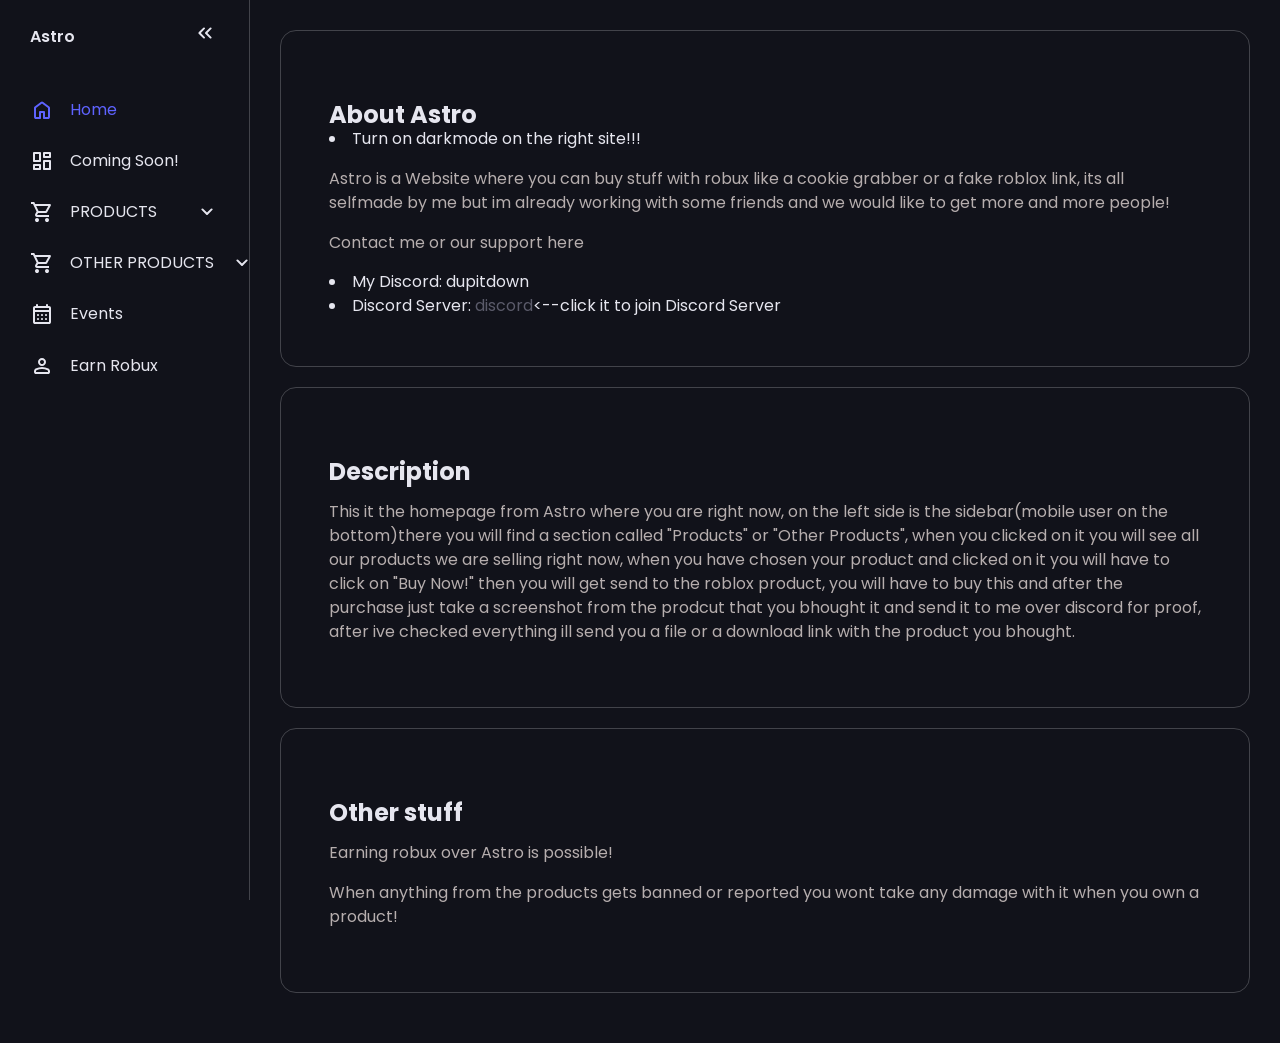
==== index.html @ 1cb79d38 "Add files via upload" ====
<!DOCTYPE html>
<html lang="en">
<head>
  <meta charset="UTF-8">
  <meta name="viewport" content="width=device-width, initial-scale=1.0">
  <title>Home</title>
  <link rel="stylesheet" href="style.css">
  <script type="text/javascript" src="app.js" defer></script>
  <link rel="icon" href="astroICON.png" sizes="64x64">
</head>
<body>

<!-- 
  <button id="theme-switch">
    <svg xmlns="http://www.w3.org/2000/svg" height="24px" viewBox="0 -960 960 960" width="24px"><path d="M480-120q-150 0-255-105T120-480q0-150 105-255t255-105q14 0 27.5 1t26.5 3q-41 29-65.5 75.5T444-660q0 90 63 153t153 63q55 0 101-24.5t75-65.5q2 13 3 26.5t1 27.5q0 150-105 255T480-120Z" /></svg>
    <svg xmlns="http://www.w3.org/2000/svg" height="24px" viewBox="0 -960 960 960" width="24px"><path d="M480-280q-83 0-141.5-58.5T280-480q0-83 58.5-141.5T480-680q83 0 141.5 58.5T680-480q0 83-58.5 141.5T480-280ZM200-440H40v-80h160v80Zm720 0H760v-80h160v80ZM440-760v-160h80v160h-80Zm0 720v-160h80v160h-80ZM256-650l-101-97 57-59 96 100-52 56Zm492 496-97-101 53-55 101 97-57 59Zm-98-550 97-101 59 57-100 96-56-52ZM154-212l101-97 55 53-97 101-59-57Z"fill="#fff"/></svg>
  </button>
-->

  <nav id="sidebar">
    <ul>
      <li>
        <span class="logo">Astro</span>
        <button onclick=toggleSidebar() id="toggle-btn">
          <svg xmlns="http://www.w3.org/2000/svg" height="24px" viewBox="0 -960 960 960" width="24px" fill="#e8eaed"><path d="m313-480 155 156q11 11 11.5 27.5T468-268q-11 11-28 11t-28-11L228-452q-6-6-8.5-13t-2.5-15q0-8 2.5-15t8.5-13l184-184q11-11 27.5-11.5T468-692q11 11 11 28t-11 28L313-480Zm264 0 155 156q11 11 11.5 27.5T732-268q-11 11-28 11t-28-11L492-452q-6-6-8.5-13t-2.5-15q0-8 2.5-15t8.5-13l184-184q11-11 27.5-11.5T732-692q11 11 11 28t-11 28L577-480Z"/></svg>
        </button>
      </li>
      <li class="active">
        <a href="index.html">
          <svg xmlns="http://www.w3.org/2000/svg" height="24px" viewBox="0 -960 960 960" width="24px" fill="#e8eaed"><path d="M240-200h120v-200q0-17 11.5-28.5T400-440h160q17 0 28.5 11.5T600-400v200h120v-360L480-740 240-560v360Zm-80 0v-360q0-19 8.5-36t23.5-28l240-180q21-16 48-16t48 16l240 180q15 11 23.5 28t8.5 36v360q0 33-23.5 56.5T720-120H560q-17 0-28.5-11.5T520-160v-200h-80v200q0 17-11.5 28.5T400-120H240q-33 0-56.5-23.5T160-200Zm320-270Z"/></svg>
          <span>Home</span>
        </a>
      </li>
      <li>
        <a href="products.html">
          <svg xmlns="http://www.w3.org/2000/svg" height="24px" viewBox="0 -960 960 960" width="24px" fill="#e8eaed"><path d="M520-640v-160q0-17 11.5-28.5T560-840h240q17 0 28.5 11.5T840-800v160q0 17-11.5 28.5T800-600H560q-17 0-28.5-11.5T520-640ZM120-480v-320q0-17 11.5-28.5T160-840h240q17 0 28.5 11.5T440-800v320q0 17-11.5 28.5T400-440H160q-17 0-28.5-11.5T120-480Zm400 320v-320q0-17 11.5-28.5T560-520h240q17 0 28.5 11.5T840-480v320q0 17-11.5 28.5T800-120H560q-17 0-28.5-11.5T520-160Zm-400 0v-160q0-17 11.5-28.5T160-360h240q17 0 28.5 11.5T440-320v160q0 17-11.5 28.5T400-120H160q-17 0-28.5-11.5T120-160Zm80-360h160v-240H200v240Zm400 320h160v-240H600v240Zm0-480h160v-80H600v80ZM200-200h160v-80H200v80Zm160-320Zm240-160Zm0 240ZM360-280Z"/></svg>
          <span>Coming Soon!</span>
        </a>
      </li>
      <li>
        <button onclick=toggleSubMenu(this) class="dropdown-btn">
          <svg xmlns="http://www.w3.org/2000/svg" height="24px" viewBox="0 -960 960 960" width="24px" fill="#e8eaed"><path d="M280-80q-33 0-56.5-23.5T200-160q0-33 23.5-56.5T280-240q33 0 56.5 23.5T360-160q0 33-23.5 56.5T280-80Zm400 0q-33 0-56.5-23.5T600-160q0-33 23.5-56.5T680-240q33 0 56.5 23.5T760-160q0 33-23.5 56.5T680-80ZM246-720l96 200h280l110-200H246Zm-38-80h590q23 0 35 20.5t1 41.5L692-482q-11 20-29.5 31T622-440H324l-44 80h480v80H280q-45 0-68-39.5t-2-78.5l54-98-144-304H40v-80h130l38 80Zm134 280h280-280Z"/></svg>
          <span>Products</span>
          <svg xmlns="http://www.w3.org/2000/svg" height="24px" viewBox="0 -960 960 960" width="24px" fill="#e8eaed"><path d="M480-361q-8 0-15-2.5t-13-8.5L268-556q-11-11-11-28t11-28q11-11 28-11t28 11l156 156 156-156q11-11 28-11t28 11q11 11 11 28t-11 28L508-372q-6 6-13 8.5t-15 2.5Z"/></svg>
        </button>
        <ul class="sub-menu">
          <div>
            <li><a href="Cookie-Grabber.html">Cookie Grabber
              <svg xmlns="http://www.w3.org/2000/svg" height="24px" viewBox="0 -960 960 960" width="24px" fill="#e8eaed"><path d="M441-120v-86q-53-12-91.5-46T293-348l74-30q15 48 44.5 73t77.5 25q41 0 69.5-18.5T587-356q0-35-22-55.5T463-458q-86-27-118-64.5T313-614q0-65 42-101t86-41v-84h80v84q50 8 82.5 36.5T651-650l-74 32q-12-32-34-48t-60-16q-44 0-67 19.5T393-614q0 33 30 52t104 40q69 20 104.5 63.5T667-358q0 71-42 108t-104 46v84h-80Z"/></svg>
            </a></li>
            <li><a href="Fake-Roblox-Link.html">Fake Roblox Link
              <svg xmlns="http://www.w3.org/2000/svg" height="24px" viewBox="0 -960 960 960" width="24px" fill="#e8eaed"><path d="M441-120v-86q-53-12-91.5-46T293-348l74-30q15 48 44.5 73t77.5 25q41 0 69.5-18.5T587-356q0-35-22-55.5T463-458q-86-27-118-64.5T313-614q0-65 42-101t86-41v-84h80v84q50 8 82.5 36.5T651-650l-74 32q-12-32-34-48t-60-16q-44 0-67 19.5T393-614q0 33 30 52t104 40q69 20 104.5 63.5T667-358q0 71-42 108t-104 46v84h-80Z"/></svg>
            </a></li>
            <li><a href="Password-Guesser.html">Password Guesser
              <svg xmlns="http://www.w3.org/2000/svg" height="24px" viewBox="0 -960 960 960" width="24px" fill="#e8eaed"><path d="M441-120v-86q-53-12-91.5-46T293-348l74-30q15 48 44.5 73t77.5 25q41 0 69.5-18.5T587-356q0-35-22-55.5T463-458q-86-27-118-64.5T313-614q0-65 42-101t86-41v-84h80v84q50 8 82.5 36.5T651-650l-74 32q-12-32-34-48t-60-16q-44 0-67 19.5T393-614q0 33 30 52t104 40q69 20 104.5 63.5T667-358q0 71-42 108t-104 46v84h-80Z"/></svg>
            </a></li>
          </div>
        </ul>
      </li>
      <li>
        <button onclick=toggleSubMenu(this) class="dropdown-btn">
          <svg xmlns="http://www.w3.org/2000/svg" height="24px" viewBox="0 -960 960 960" width="24px" fill="#e8eaed"><path d="M280-80q-33 0-56.5-23.5T200-160q0-33 23.5-56.5T280-240q33 0 56.5 23.5T360-160q0 33-23.5 56.5T280-80Zm400 0q-33 0-56.5-23.5T600-160q0-33 23.5-56.5T680-240q33 0 56.5 23.5T760-160q0 33-23.5 56.5T680-80ZM246-720l96 200h280l110-200H246Zm-38-80h590q23 0 35 20.5t1 41.5L692-482q-11 20-29.5 31T622-440H324l-44 80h480v80H280q-45 0-68-39.5t-2-78.5l54-98-144-304H40v-80h130l38 80Zm134 280h280-280Z"/></svg>
          <span>Other Products</span>
          <svg xmlns="http://www.w3.org/2000/svg" height="24px" viewBox="0 -960 960 960" width="24px" fill="#e8eaed"><path d="M480-361q-8 0-15-2.5t-13-8.5L268-556q-11-11-11-28t11-28q11-11 28-11t28 11l156 156 156-156q11-11 28-11t28 11q11 11 11 28t-11 28L508-372q-6 6-13 8.5t-15 2.5Z"/></svg>
        </button>
        <ul class="sub-menu">
          <div>
            <li><a href="Basic-Hitter-Package.html">Basic Beaming <br> Packge
              <svg xmlns="http://www.w3.org/2000/svg" height="24px" viewBox="0 -960 960 960" width="24px" fill="#e8eaed"><path d="M574-618q-12-30-35.5-47T482-682q-18 0-35 5t-31 19l-58-58q14-14 38-25.5t44-14.5v-84h80v82q45 9 79 36.5t51 71.5l-76 32ZM792-56 608-240q-15 15-41 24.5T520-204v84h-80v-86q-56-14-93.5-51T292-350l80-32q12 42 40.5 72t75.5 30q18 0 33-4.5t29-13.5L56-792l56-56 736 736-56 56Z"/></svg>
            </a></li>
            <li><a href="VIP-Hitter-Package.html">VIP Beaming <br> Package
              <svg xmlns="http://www.w3.org/2000/svg" height="24px" viewBox="0 -960 960 960" width="24px" fill="#e8eaed"><path d="M441-120v-86q-53-12-91.5-46T293-348l74-30q15 48 44.5 73t77.5 25q41 0 69.5-18.5T587-356q0-35-22-55.5T463-458q-86-27-118-64.5T313-614q0-65 42-101t86-41v-84h80v84q50 8 82.5 36.5T651-650l-74 32q-12-32-34-48t-60-16q-44 0-67 19.5T393-614q0 33 30 52t104 40q69 20 104.5 63.5T667-358q0 71-42 108t-104 46v84h-80Z"/></svg>
            </a></li>
            <li><a href="Locate-Victims.html">Locate Victims
              <svg xmlns="http://www.w3.org/2000/svg" height="24px" viewBox="0 -960 960 960" width="24px" fill="#e8eaed"><path d="M441-120v-86q-53-12-91.5-46T293-348l74-30q15 48 44.5 73t77.5 25q41 0 69.5-18.5T587-356q0-35-22-55.5T463-458q-86-27-118-64.5T313-614q0-65 42-101t86-41v-84h80v84q50 8 82.5 36.5T651-650l-74 32q-12-32-34-48t-60-16q-44 0-67 19.5T393-614q0 33 30 52t104 40q69 20 104.5 63.5T667-358q0 71-42 108t-104 46v84h-80Z"/></svg>
            </a></li>
            <li><a href="Coming-Soon.html">Script Generator
              <svg xmlns="http://www.w3.org/2000/svg" height="24px" viewBox="0 -960 960 960" width="24px" fill="#e8eaed"><path d="M441-120v-86q-53-12-91.5-46T293-348l74-30q15 48 44.5 73t77.5 25q41 0 69.5-18.5T587-356q0-35-22-55.5T463-458q-86-27-118-64.5T313-614q0-65 42-101t86-41v-84h80v84q50 8 82.5 36.5T651-650l-74 32q-12-32-34-48t-60-16q-44 0-67 19.5T393-614q0 33 30 52t104 40q69 20 104.5 63.5T667-358q0 71-42 108t-104 46v84h-80Z"/></svg>
            </a></li>
            <li><a href="#">nothing
              <svg xmlns="http://www.w3.org/2000/svg" height="24px" viewBox="0 -960 960 960" width="24px" fill="#e8eaed"><path d="M574-618q-12-30-35.5-47T482-682q-18 0-35 5t-31 19l-58-58q14-14 38-25.5t44-14.5v-84h80v82q45 9 79 36.5t51 71.5l-76 32ZM792-56 608-240q-15 15-41 24.5T520-204v84h-80v-86q-56-14-93.5-51T292-350l80-32q12 42 40.5 72t75.5 30q18 0 33-4.5t29-13.5L56-792l56-56 736 736-56 56Z"/></svg>
            </a></li>
          </div>
        </ul>
      </li>
      <li>
        <a href="calendar.html">
          <svg xmlns="http://www.w3.org/2000/svg" height="24px" viewBox="0 -960 960 960" width="24px" fill="#e8eaed"><path d="M200-80q-33 0-56.5-23.5T120-160v-560q0-33 23.5-56.5T200-800h40v-40q0-17 11.5-28.5T280-880q17 0 28.5 11.5T320-840v40h320v-40q0-17 11.5-28.5T680-880q17 0 28.5 11.5T720-840v40h40q33 0 56.5 23.5T840-720v560q0 33-23.5 56.5T760-80H200Zm0-80h560v-400H200v400Zm0-480h560v-80H200v80Zm0 0v-80 80Zm280 240q-17 0-28.5-11.5T440-440q0-17 11.5-28.5T480-480q17 0 28.5 11.5T520-440q0 17-11.5 28.5T480-400Zm-160 0q-17 0-28.5-11.5T280-440q0-17 11.5-28.5T320-480q17 0 28.5 11.5T360-440q0 17-11.5 28.5T320-400Zm320 0q-17 0-28.5-11.5T600-440q0-17 11.5-28.5T640-480q17 0 28.5 11.5T680-440q0 17-11.5 28.5T640-400ZM480-240q-17 0-28.5-11.5T440-280q0-17 11.5-28.5T480-320q17 0 28.5 11.5T520-280q0 17-11.5 28.5T480-240Zm-160 0q-17 0-28.5-11.5T280-280q0-17 11.5-28.5T320-320q17 0 28.5 11.5T360-280q0 17-11.5 28.5T320-240Zm320 0q-17 0-28.5-11.5T600-280q0-17 11.5-28.5T640-320q17 0 28.5 11.5T680-280q0 17-11.5 28.5T640-240Z"/></svg>
          <span>Events</span>
        </a>
      </li>
      <li>
        <a href="Earn-Robux.html">
          <svg xmlns="http://www.w3.org/2000/svg" height="24px" viewBox="0 -960 960 960" width="24px" fill="#e8eaed"><path d="M480-480q-66 0-113-47t-47-113q0-66 47-113t113-47q66 0 113 47t47 113q0 66-47 113t-113 47ZM160-240v-32q0-34 17.5-62.5T224-378q62-31 126-46.5T480-440q66 0 130 15.5T736-378q29 15 46.5 43.5T800-272v32q0 33-23.5 56.5T720-160H240q-33 0-56.5-23.5T160-240Zm80 0h480v-32q0-11-5.5-20T700-306q-54-27-109-40.5T480-360q-56 0-111 13.5T260-306q-9 5-14.5 14t-5.5 20v32Zm240-320q33 0 56.5-23.5T560-640q0-33-23.5-56.5T480-720q-33 0-56.5 23.5T400-640q0 33 23.5 56.5T480-560Zm0-80Zm0 400Z"/></svg>
          <span>Earn Robux</span>
        </a>
      </li>
    </ul>
  </nav>
  <main>
    <div class="container">
      <h2>About Astro</h2>
      <li>Turn  on darkmode on the right site!!!</li>
      <p>Astro is a Website where you can buy stuff with robux like a cookie grabber or a fake roblox link, its all selfmade by me but im already working with some friends and we would like to get more and more people!</p>
      <p>Contact me or our support here</p>
      <li>My Discord: dupitdown</li>
      <li>Discord Server: <a class="downloadclr" href="https://discord.gg/f6ydRWZQ">discord</a><--click it to join Discord Server</li>
    </div>
    <div class="container">
      <h2>Description</h2>
      <p>This it the homepage from Astro where you are right now, on the left side is the sidebar(mobile user on the bottom)there you will find a section called "Products" or "Other Products", when you clicked on it you will see all our products we are selling right now, when you have chosen your product and clicked on it you will have to click on "Buy Now!" then you will get send to the roblox product, you will have to buy this and after the purchase just take a screenshot from the prodcut that you bhought it and send it to me over discord for proof, after ive checked everything ill send you a file or a download link with the product you bhought.</p>
    </div>
    <div class="container">
      <h2>Other stuff</h2>
      <p>Earning robux over Astro is possible!</p>
      <p>When anything from the products gets banned or reported you wont take any damage with it when you own a product!</p>
    </div>
  </main>
</body>
</html>
---- style.css ----
@import url('https://fonts.googleapis.com/css2?family=Poppins:ital,wght@0,100;0,200;0,300;0,400;0,500;0,600;0,700;0,800;0,900;1,100;1,200;1,300;1,400;1,500;1,600;1,700;1,800;1,900&display=swap');
:root{
  --base-clr: #11121a;
  --line-clr: #42434a;
  --hover-clr: #222533;
  --text-clr: #e6e6ef;
  --accent-clr: #5e63ff;
  --secondary-text-clr: #b6aeae;
  --accent-clr-dark: #5b5b6a;
}

*{
  margin: 0;
  padding: 0;
}

/*
  .darkmode{
    --base-clr: #11121a;
    --line-clr: #42434a;
    --hover-clr: #222533;
    --text-clr: #e6e6ef;
    --accent-clr: #5e63ff;
    --secondary-text-clr: #424346;
    --accent-clr-dark: #5b5b6a;
  }
*/



/*----------------------------------------------------------------------------------------------*/




button{
  border: none;
  padding: .8em 2em;
  background-color: var(--primary-color);
  color: white;
  border-radius: 4px;
  font: inherit;
  text-transform: uppercase;
  font-weight: 500;
  cursor: pointer;
}
.cta-button{
  background-color: var(--accent-color);
}
#theme-switch{
  height: 50px;
  width: 50px;
  padding: 0;
  border-radius: 50%;
  background-color: var(--base-variant);
  display: flex;
  justify-content: center;
  align-items: center;
  position: fixed;
  top: 20px;
  right: 20px;
}
#theme-switch svg{
  fill: var(--primary-color);
}
#theme-switch svg:last-child{
  display: none;
}
.darkmode #theme-switch svg:first-child{
  display: none;
}
.darkmode #theme-switch svg:last-child{
  display: block;
}




/*----------------------------------------------------------------------------------------------*/




html{
  font-family: Poppins, 'Segoe UI', Tahoma, Geneva, Verdana, sans-serif;
  line-height: 1.5rem;
}
body{
  min-height: 100vh;
  min-height: 100dvh;
  background-color: var(--base-clr);
  color: var(--text-clr);
  display: grid;
  grid-template-columns: auto 1fr;
}
#sidebar{
  box-sizing: border-box;
  height: 100vh;
  width: 250px;
  padding: 5px 1em;
  background-color: var(--base-clr);
  border-right: 1px solid var(--line-clr);

  position: sticky;
  top: 0;
  align-self: start;
  transition: 300ms ease-in-out;
  overflow: hidden;
  text-wrap: nowrap;
}
#sidebar.close{
  padding: 5px;
  width: 60px;
}
#sidebar ul{
  list-style: none;
}
#sidebar > ul > li:first-child{
  display: flex;
  justify-content: flex-end;
  margin-bottom: 16px;
  .logo{
    font-weight: 600;
  }
}
#sidebar ul li.active a{
  color: var(--accent-clr);

  svg{
    fill: var(--accent-clr);
  }
}

#sidebar a, #sidebar .dropdown-btn, #sidebar .logo{
  border-radius: .5em;
  padding: .85em;
  text-decoration: none;
  color: var(--text-clr);
  display: flex;
  align-items: center;
  gap: 1em;
}
.dropdown-btn{
  width: 100%;
  text-align: left;
  background: none;
  border: none;
  font: inherit;
  cursor: pointer;
}
#sidebar svg{
  flex-shrink: 0;
  fill: var(--text-clr);
}
#sidebar a span, #sidebar .dropdown-btn span{
  flex-grow: 1;
}
#sidebar a:hover, #sidebar .dropdown-btn:hover{
  background-color: var(--hover-clr);
}
#sidebar .sub-menu{
  display: grid;
  grid-template-rows: 0fr;
  transition: 300ms ease-in-out;

  > div{
    overflow: hidden;
  }
}
#sidebar .sub-menu.show{
  grid-template-rows: 1fr;
}
.dropdown-btn svg{
  transition: 200ms ease;
}
.rotate svg:last-child{
  rotate: 180deg;
}
#sidebar .sub-menu a{
  padding-left: 2em;
}
#toggle-btn{
  margin-left: auto;
  padding: 1em;
  border: none;
  border-radius: .5em;
  background: none;
  cursor: pointer;

  svg{
    transition: rotate 150ms ease;
  }
}
#toggle-btn:hover{
  background-color: var(--hover-clr);
}

main{
  padding: min(30px, 7%);
}
main p{
  color: var(--secondary-text-clr);
  margin-top: 5px;
  margin-bottom: 15px;
}
.container{
  border: 1px solid var(--line-clr);
  border-radius: 1em;
  margin-bottom: 20px;
  padding: min(3em, 15%);

  h2, p { margin-top: 1em }
}

@media(max-width: 800px){
  body{
    grid-template-columns: 1fr;
  }
  main{
    padding: 2em 1em 60px 1em;
  }
  .container{
    border: none;
    padding: 0;
  }
  #sidebar{
    height: 60px;
    width: 100%;
    border-right: none;
    border-top: 1px solid var(--line-clr);
    padding: 0;
    position: fixed;
    top: unset;
    bottom: 0;

    > ul{
      padding: 0;
      display: grid;
      grid-auto-columns: 60px;
      grid-auto-flow: column;
      align-items: center;
      overflow-x: scroll;
    }
    ul li{
      height: 100%;
    }
    ul a, ul .dropdown-btn{
      width: 60px;
      height: 60px;
      padding: 0;
      border-radius: 0;
      justify-content: center;
    }

    ul li span, ul li:first-child, .dropdown-btn svg:last-child{
      display: none;
    }

    ul li .sub-menu.show{
      position: fixed;
      bottom: 60px;
      left: 0;
      box-sizing: border-box;
      height: 60px;
      width: 100%;
      background-color: var(--hover-clr);
      border-top: 1px solid var(--line-clr);
      display: flex;
      justify-content: center;

      > div{
        overflow-x: auto;
      }
      li{
        display: inline-flex;
      }
      a{
        box-sizing: border-box;
        padding: 1em;
        width: auto;
        justify-content: center;
      }
    }
  }
}

/*-----------------------------------------------------------------------------------------------------------------------------------------------------------*/

/* Button Styling */
.buy-button {
  background-color: #5e63ff; /* Grüne Hintergrundfarbe */
  color: white; /* Textfarbe weiß */
  font-size: 16px;
  padding: 12px 24px;
  border: none;
  border-radius: 4px;
  cursor: pointer;
  display: inline-flex; /* Damit der Text und das Icon nebeneinander sind */
  align-items: center; /* Vertikal zentriert */
  gap: 10px; /* Abstand zwischen Text und Icon */
  transition: background-color 0.3s ease;
  text-decoration: none;
  margin-top: 10px;
}

.buy-button svg {
  fill: white; /* Farbe des Icons */
}

.buy-button:hover {
  background-color: #3b41e0; /* Farbänderung beim Hover */
}

/*-----------------------------------------------------------------------------------------------------------------------------------------------------------*/

.avergeSizeText {
  font-size: 30px;
}

.downloadclr {
  color: var(--accent-clr-dark);

  text-decoration: none;
}
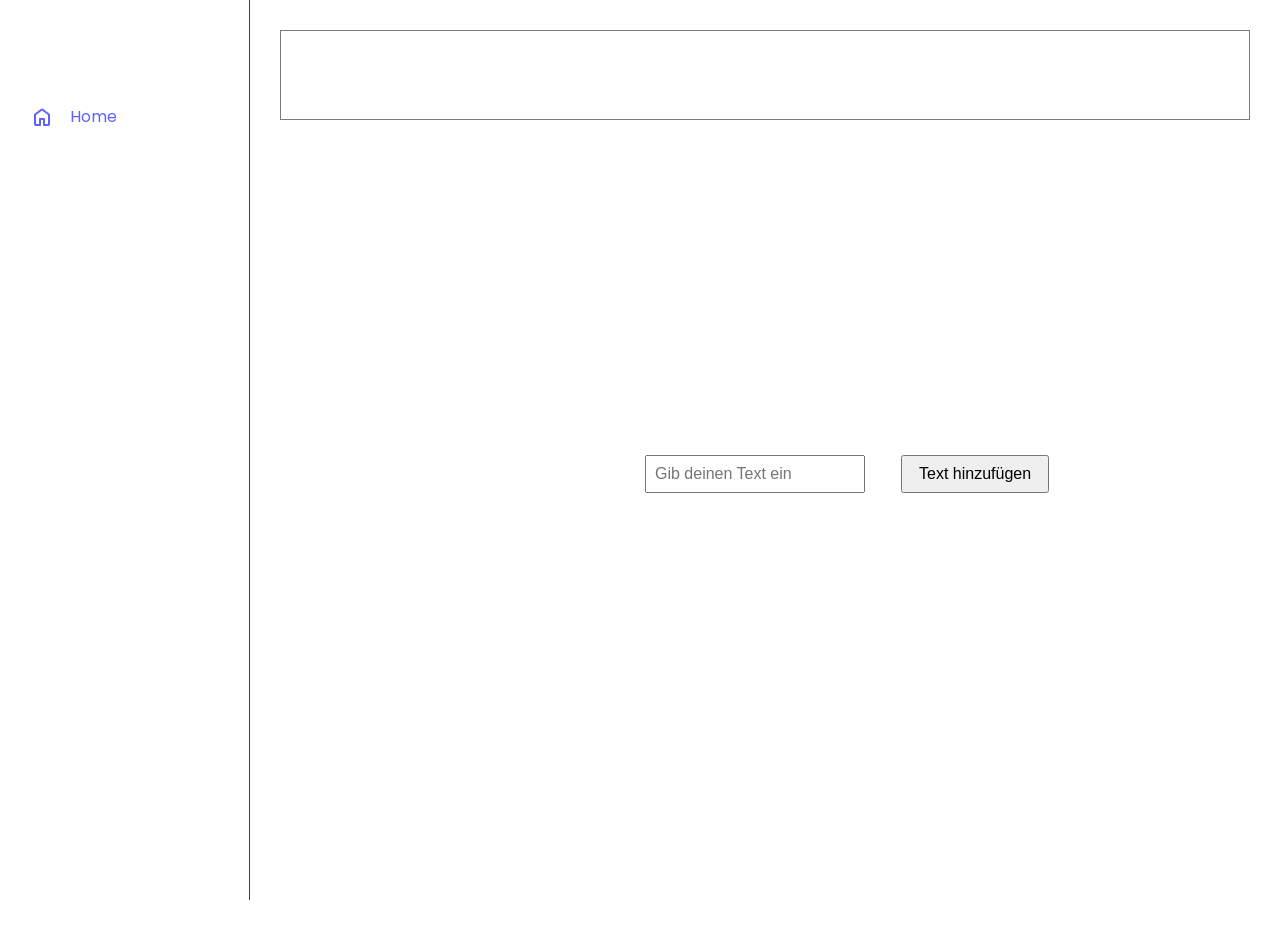
==== commit b40c6613: "Update index.html" ====
--- a/index.html
+++ b/index.html
@@ -10,12 +10,14 @@
 </head>
 <body>
 
-<!-- 
+<!--
   <button id="theme-switch">
     <svg xmlns="http://www.w3.org/2000/svg" height="24px" viewBox="0 -960 960 960" width="24px"><path d="M480-120q-150 0-255-105T120-480q0-150 105-255t255-105q14 0 27.5 1t26.5 3q-41 29-65.5 75.5T444-660q0 90 63 153t153 63q55 0 101-24.5t75-65.5q2 13 3 26.5t1 27.5q0 150-105 255T480-120Z" /></svg>
     <svg xmlns="http://www.w3.org/2000/svg" height="24px" viewBox="0 -960 960 960" width="24px"><path d="M480-280q-83 0-141.5-58.5T280-480q0-83 58.5-141.5T480-680q83 0 141.5 58.5T680-480q0 83-58.5 141.5T480-280ZM200-440H40v-80h160v80Zm720 0H760v-80h160v80ZM440-760v-160h80v160h-80Zm0 720v-160h80v160h-80ZM256-650l-101-97 57-59 96 100-52 56Zm492 496-97-101 53-55 101 97-57 59Zm-98-550 97-101 59 57-100 96-56-52ZM154-212l101-97 55 53-97 101-59-57Z"fill="#fff"/></svg>
   </button>
 -->
+
+
 
   <nav id="sidebar">
     <ul>
@@ -99,23 +101,19 @@
   </nav>
   <main>
     <div class="container">
-      <h2>About Astro</h2>
-      <li>Turn  on darkmode on the right site!!!</li>
-      <p>Astro is a Website where you can buy stuff with robux like a cookie grabber or a fake roblox link, its all selfmade by me but im already working with some friends and we would like to get more and more people!</p>
-      <p>Contact me or our support here</p>
-      <li>My Discord: dupitdown</li>
-      <li>Discord Server: <a class="downloadclr" href="https://discord.gg/f6ydRWZQ">discord</a><--click it to join Discord Server</li>
-    </div>
-    <div class="container">
-      <h2>Description</h2>
-      <p>This it the homepage from Astro where you are right now, on the left side is the sidebar(mobile user on the bottom)there you will find a section called "Products" or "Other Products", when you clicked on it you will see all our products we are selling right now, when you have chosen your product and clicked on it you will have to click on "Buy Now!" then you will get send to the roblox product, you will have to buy this and after the purchase just take a screenshot from the prodcut that you bhought it and send it to me over discord for proof, after ive checked everything ill send you a file or a download link with the product you bhought.</p>
-    </div>
-    <div class="container">
-      <h2>Other stuff</h2>
-      <p>Earning robux over Astro is possible!</p>
-      <p>When anything from the products gets banned or reported you wont take any damage with it when you own a product!</p>
+      <h2 class="textGosp">maja</h2>
+      
     </div>
   </main>
+  
+  <div>
+    <input class="cent" type="text" id="textInput" placeholder="Gib deinen Text ein">
+    <button class="centright" id="addButton">Text hinzufügen</button>
+  </div>
+  <!-- Container-Bereich, in den neue Elemente hinzugefügt werden -->
+  <div id="containerArea"></div>
+
+  <script src="app.js"></script>
+  
 </body>
 </html>
-
--- a/style.css
+++ b/style.css
@@ -1,20 +1,32 @@
 @import url('https://fonts.googleapis.com/css2?family=Poppins:ital,wght@0,100;0,200;0,300;0,400;0,500;0,600;0,700;0,800;0,900;1,100;1,200;1,300;1,400;1,500;1,600;1,700;1,800;1,900&display=swap');
 :root{
-  --base-clr: #11121a;
+ 
   --line-clr: #42434a;
-  --hover-clr: #222533;
-  --text-clr: #e6e6ef;
+  --hover-clr: #e100ff;
+  --text-clr: #fff;
   --accent-clr: #5e63ff;
-  --secondary-text-clr: #b6aeae;
+  --secondary-text-clr: #9b9c9e;
   --accent-clr-dark: #5b5b6a;
 }
-
 *{
   margin: 0;
   padding: 0;
 }
 
+.textGosp {
+  font-family: Arial, Helvetica, sans-serif;
+}
+
 /*
+:root{
+  --base-clr: #ffffff;
+  --line-clr: #42434a;
+  --hover-clr: #222533;
+  --text-clr: #000000;
+  --accent-clr: #5e63ff;
+  --secondary-text-clr: #000000;
+  --accent-clr-dark: #0400ff;
+}
   .darkmode{
     --base-clr: #11121a;
     --line-clr: #42434a;
@@ -26,13 +38,9 @@
   }
 */
 
-
-
 /*----------------------------------------------------------------------------------------------*/
 
-
-
-
+/*
 button{
   border: none;
   padding: .8em 2em;
@@ -72,13 +80,13 @@
 .darkmode #theme-switch svg:last-child{
   display: block;
 }
-
-
-
+*/
 
 /*----------------------------------------------------------------------------------------------*/
 
-
+.sansserif{
+  font-family: sans-serif;
+}
 
 
 html{
@@ -92,6 +100,11 @@
   color: var(--text-clr);
   display: grid;
   grid-template-columns: auto 1fr;
+
+  background-image: url('background.png'); /* Replace with your image path */
+  background-size: cover; /* Ensures the image covers the entire background */
+  background-repeat: no-repeat; /* Prevents the image from repeating */
+  background-position: center; /* Centers the image */
 }
 #sidebar{
   box-sizing: border-box;
@@ -203,14 +216,26 @@
   margin-top: 5px;
   margin-bottom: 15px;
 }
+
+
 .container{
   border: 1px solid var(--line-clr);
-  border-radius: 1em;
+  border-radius: ;
   margin-bottom: 20px;
   padding: min(3em, 15%);
+  background-color: #fff;
+  opacity: 0.7;
+  padding: 20px;
+  margin-bottom: 10px;
 
   h2, p { margin-top: 1em }
 }
+
+
+.container p {
+margin: 0;
+}
+
 
 @media(max-width: 800px){
   body{
@@ -321,4 +346,58 @@
   color: var(--accent-clr-dark);
 
   text-decoration: none;
-}+}
+
+/*-----------------------------------------------------------------------------------------------------------------------------------------------------------*/
+
+#inputSection {
+  display: flex;
+  gap: 10px;
+  margin: 20px;
+}
+
+#textInput {
+  padding: 8px;
+  font-size: 16px;
+  flex: 1;
+}
+
+#addButton {
+  padding: 8px 16px;
+  font-size: 16px;
+  cursor: pointer;
+}
+
+.cent {
+  position: absolute;
+  top: 50%;
+  left: 50%;
+  transform: translate(-50% -50%);
+}
+
+.centright {
+  position: absolute;
+  top: 50%;
+  left: 70%;
+  transform: translate(-50% -50%);
+}
+
+input, button {
+  padding: 10px;
+  margin: 5px;
+  font-size: 16px;
+}
+
+#containerArea {
+  margin-top: 20px; /* Abstand von anderen Elementen */
+  padding: 10px;
+  max-width: 100%; /* Optional: Begrenze die Breite */
+  overflow: auto; /* Verhindert, dass es den Inhalt darüber hinaus ausdehnt */
+}
+
+#containerArea .container {
+  border: 1px solid #ccc;
+  padding: 15px;
+  background-color: rgba(255, 255, 255, 0.7);
+  margin-bottom: 10px;
+}
